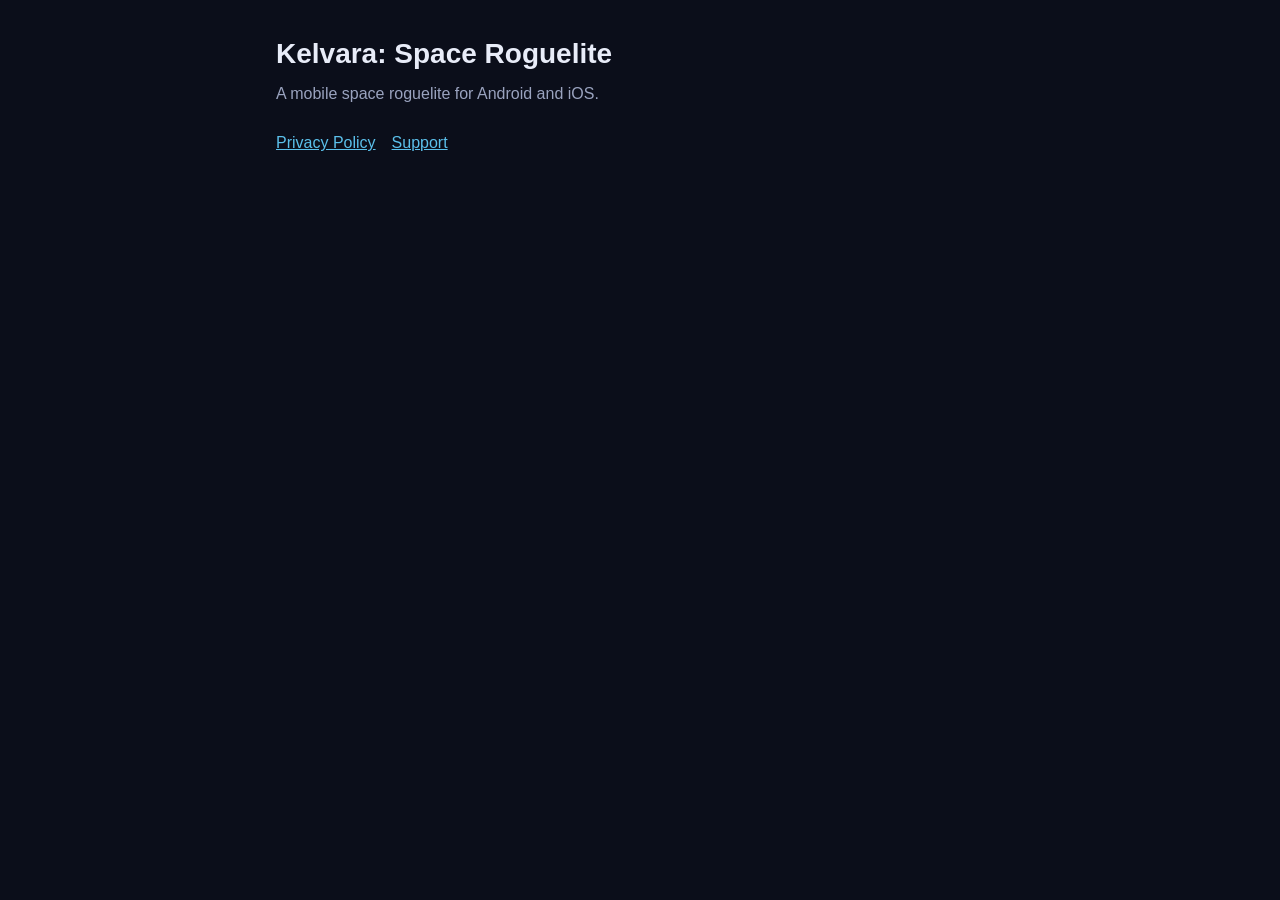
==== index.html @ 2b556119 "Kelvara pages: privacy policy, support, app-ads.txt placeholder" ====
<!doctype html><html lang="en"><head><meta charset="utf-8"><meta name="viewport" content="width=device-width,initial-scale=1"><title>Kelvara</title><link rel="stylesheet" href="/style.css"></head>
<body><main><h1>Kelvara: Space Roguelite</h1><p class="sub">A mobile space roguelite for Android and iOS.</p>
<nav><a href="/kelvara/privacy/">Privacy Policy</a><a href="/kelvara/support/">Support</a></nav></main></body></html>
---- style.css ----
:root{--bg:#0B0E1A;--panel:#161B2E;--ink:#E8ECF8;--muted:#9AA3BF;--accent:#5BC0EB}
*{box-sizing:border-box}body{margin:0;background:var(--bg);color:var(--ink);font:16px/1.6 -apple-system,Segoe UI,Roboto,Inter,sans-serif}
main{max-width:760px;margin:0 auto;padding:32px 16px 64px}h1{font-size:28px;margin:0 0 4px}h2{font-size:20px;margin-top:28px}
.sub{color:var(--muted);margin:0 0 24px}a{color:var(--accent)}section{background:var(--panel);border:1px solid #2A3354;border-radius:12px;padding:16px 20px;margin:16px 0}
nav a{margin-right:16px}footer{color:var(--muted);font-size:14px;margin-top:40px}
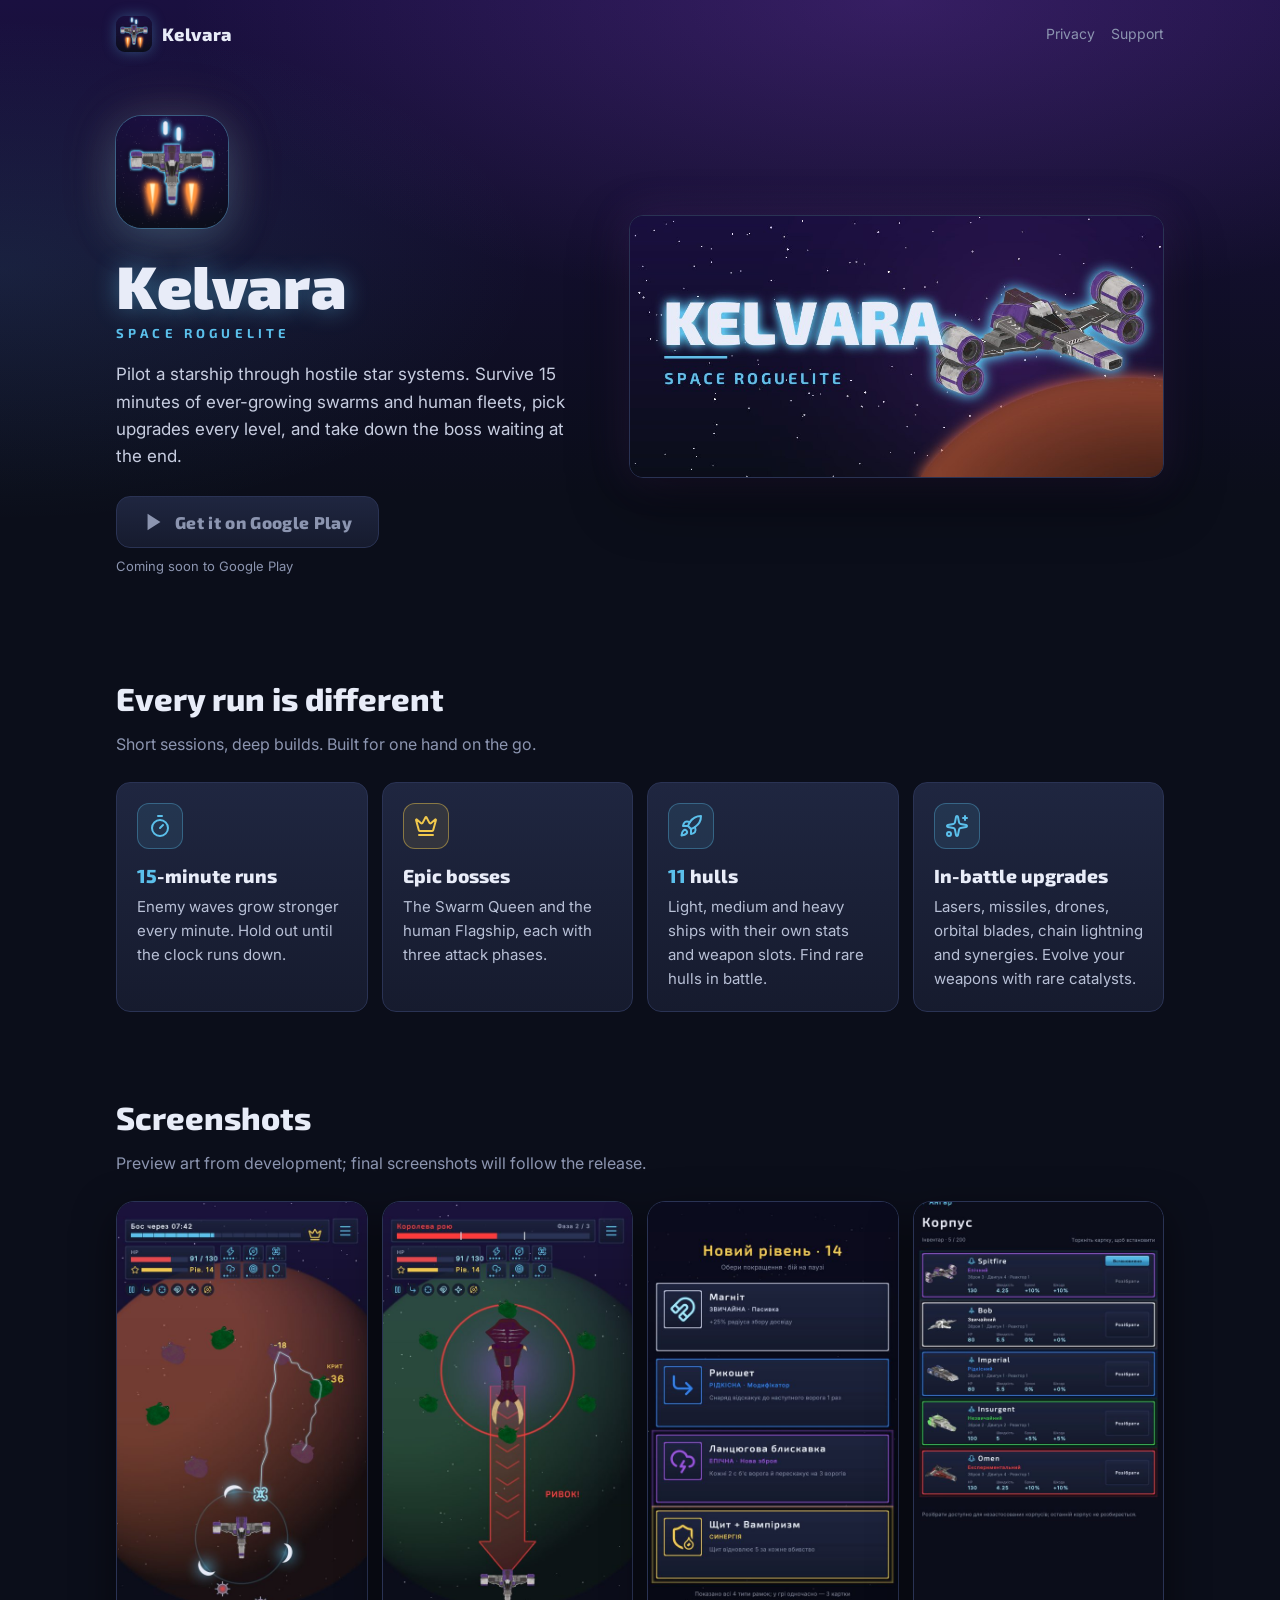
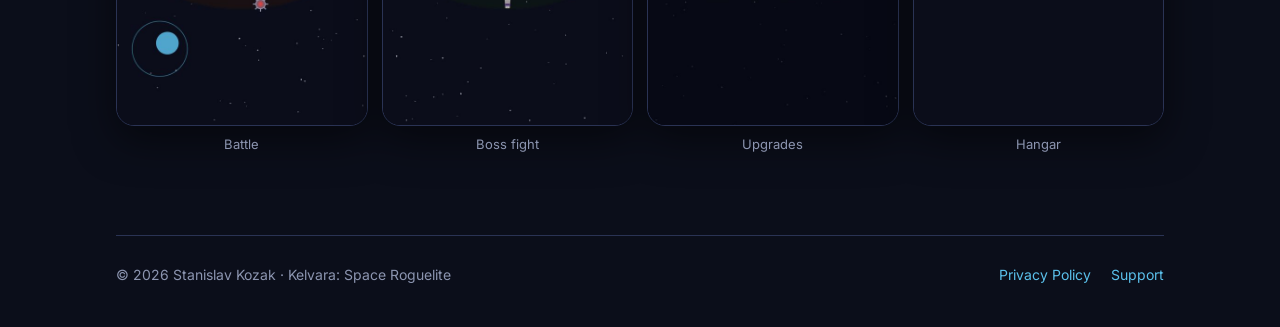
==== commit 9399e00b: "Kelvara landing page in the game's style v2; privacy and support restyled; favicon and images" ====
--- a/index.html
+++ b/index.html
@@ -1,3 +1,71 @@
-<!doctype html><html lang="en"><head><meta charset="utf-8"><meta name="viewport" content="width=device-width,initial-scale=1"><title>Kelvara</title><link rel="stylesheet" href="/style.css"></head>
-<body><main><h1>Kelvara: Space Roguelite</h1><p class="sub">A mobile space roguelite for Android and iOS.</p>
-<nav><a href="/kelvara/privacy/">Privacy Policy</a><a href="/kelvara/support/">Support</a></nav></main></body></html>
+<!doctype html>
+<html lang="en">
+<head>
+<meta charset="utf-8">
+<meta name="viewport" content="width=device-width,initial-scale=1">
+<title>Kelvara: Space Roguelite</title>
+<meta name="description" content="A fast-paced mobile space roguelite: 15-minute runs, boss fights, 11 hulls and in-battle upgrades.">
+<meta name="theme-color" content="#0B0E1A">
+<link rel="icon" href="/favicon.ico" sizes="any">
+<link rel="icon" type="image/png" sizes="32x32" href="/kelvara/img/favicon-32.png">
+<link rel="apple-touch-icon" href="/kelvara/img/apple-touch-icon.png">
+<meta property="og:title" content="Kelvara: Space Roguelite">
+<meta property="og:description" content="A fast-paced mobile space roguelite: 15-minute runs, boss fights, 11 hulls and in-battle upgrades.">
+<meta property="og:image" content="https://stanislav-kozak.github.io/kelvara/img/feature.jpg">
+<meta property="og:type" content="website">
+<link rel="preconnect" href="https://fonts.googleapis.com">
+<link rel="preconnect" href="https://fonts.gstatic.com" crossorigin>
+<link href="https://fonts.googleapis.com/css2?family=Exo+2:wght@600;700;800;900&family=Inter:wght@400;500;600&display=swap" rel="stylesheet">
+<link rel="stylesheet" href="/style.css">
+<link rel="canonical" href="https://stanislav-kozak.github.io/kelvara/">
+</head>
+<body>
+<div class="wrap">
+<header class="top">
+  <a class="brand" href="/kelvara/"><img src="/kelvara/img/apple-touch-icon.png" alt="" width="36" height="36">Kelvara</a>
+  <nav><a href="/kelvara/privacy/">Privacy</a><a href="/kelvara/support/">Support</a></nav>
+</header>
+<main>
+<section class="hero">
+  <div class="hero-text">
+    <img class="hero-icon" src="/kelvara/img/icon-512.png" alt="Kelvara app icon" width="112" height="112">
+    <h1>Kelvara</h1>
+    <p class="tagline">Space Roguelite</p>
+    <p class="pitch">Pilot a starship through hostile star systems. Survive 15 minutes of ever-growing swarms and human fleets, pick upgrades every level, and take down the boss waiting at the end.</p>
+    <div class="cta">
+      <a class="btn" aria-disabled="true" role="link" tabindex="-1"><svg viewBox="0 0 24 24" fill="none" stroke-width="2" stroke-linecap="round" stroke-linejoin="round" aria-hidden="true"><path d="M5 3l14 9-14 9z" fill="currentColor" stroke="none"/></svg> Get it on Google Play</a>
+      <span class="note">Coming soon to Google Play</span>
+    </div>
+  </div>
+  <div class="hero-art"><img src="/kelvara/img/feature.jpg" alt="Kelvara: a starship over a red planet" width="1024" height="500"></div>
+</section>
+
+<section class="block">
+  <h2>Every run is different</h2>
+  <p class="lead">Short sessions, deep builds. Built for one hand on the go.</p>
+  <div class="features">
+    <div class="card"><div class="ico"><svg viewBox="0 0 24 24" fill="none" stroke-width="2" stroke-linecap="round" stroke-linejoin="round" aria-hidden="true"><line x1="10" x2="14" y1="2" y2="2"/><line x1="12" x2="15" y1="14" y2="11"/><circle cx="12" cy="14" r="8"/></svg></div><h3><span class="num">15</span>-minute runs</h3><p>Enemy waves grow stronger every minute. Hold out until the clock runs down.</p></div>
+    <div class="card gold"><div class="ico"><svg viewBox="0 0 24 24" fill="none" stroke-width="2" stroke-linecap="round" stroke-linejoin="round" aria-hidden="true"><path d="M11.562 3.266a.5.5 0 0 1 .876 0L15.39 8.87a1 1 0 0 0 1.516.294L21.183 5.5a.5.5 0 0 1 .798.519l-2.834 10.246a1 1 0 0 1-.956.734H5.81a1 1 0 0 1-.957-.734L2.02 6.02a.5.5 0 0 1 .798-.519l4.276 3.664a1 1 0 0 0 1.516-.294z"/><path d="M5 21h14"/></svg></div><h3>Epic bosses</h3><p>The Swarm Queen and the human Flagship, each with three attack phases.</p></div>
+    <div class="card"><div class="ico"><svg viewBox="0 0 24 24" fill="none" stroke-width="2" stroke-linecap="round" stroke-linejoin="round" aria-hidden="true"><path d="M12 15v5s3.03-.55 4-2c1.08-1.62 0-5 0-5"/><path d="M4.5 16.5c-1.5 1.26-2 5-2 5s3.74-.5 5-2c.71-.84.7-2.13-.09-2.91a2.18 2.18 0 0 0-2.91-.09"/><path d="M9 12a22 22 0 0 1 2-3.95A12.88 12.88 0 0 1 22 2c0 2.72-.78 7.5-6 11a22.4 22.4 0 0 1-4 2z"/><path d="M9 12H4s.55-3.03 2-4c1.62-1.08 5 .05 5 .05"/></svg></div><h3><span class="num">11</span> hulls</h3><p>Light, medium and heavy ships with their own stats and weapon slots. Find rare hulls in battle.</p></div>
+    <div class="card"><div class="ico"><svg viewBox="0 0 24 24" fill="none" stroke-width="2" stroke-linecap="round" stroke-linejoin="round" aria-hidden="true"><path d="M11.017 2.814a1 1 0 0 1 1.966 0l1.051 5.558a2 2 0 0 0 1.594 1.594l5.558 1.051a1 1 0 0 1 0 1.966l-5.558 1.051a2 2 0 0 0-1.594 1.594l-1.051 5.558a1 1 0 0 1-1.966 0l-1.051-5.558a2 2 0 0 0-1.594-1.594l-5.558-1.051a1 1 0 0 1 0-1.966l5.558-1.051a2 2 0 0 0 1.594-1.594z"/><path d="M20 2v4"/><path d="M22 4h-4"/><circle cx="4" cy="20" r="2"/></svg></div><h3>In-battle upgrades</h3><p>Lasers, missiles, drones, orbital blades, chain lightning and synergies. Evolve your weapons with rare catalysts.</p></div>
+  </div>
+</section>
+
+<section class="block">
+  <h2>Screenshots</h2>
+  <p class="lead">Preview art from development; final screenshots will follow the release.</p>
+  <div class="shots">
+    <figure class="shot"><img src="/kelvara/img/shot-battle.jpg" alt="Battle with drones, blades and chain lightning" loading="lazy" width="540" height="1128"><figcaption>Battle</figcaption></figure>
+    <figure class="shot"><img src="/kelvara/img/shot-boss.jpg" alt="Swarm Queen boss fight" loading="lazy" width="540" height="1128"><figcaption>Boss fight</figcaption></figure>
+    <figure class="shot"><img src="/kelvara/img/shot-upgrades.jpg" alt="Level-up cards by rarity" loading="lazy" width="540" height="1128"><figcaption>Upgrades</figcaption></figure>
+    <figure class="shot"><img src="/kelvara/img/shot-hangar.jpg" alt="Hangar with ship hulls" loading="lazy" width="540" height="1128"><figcaption>Hangar</figcaption></figure>
+  </div>
+</section>
+</main>
+<footer class="site">
+  <span>© 2026 Stanislav Kozak · Kelvara: Space Roguelite</span>
+  <nav><a href="/kelvara/privacy/">Privacy Policy</a><a href="/kelvara/support/">Support</a></nav>
+</footer>
+</div>
+</body>
+</html>
--- a/style.css
+++ b/style.css
@@ -1,5 +1,221 @@
-:root{--bg:#0B0E1A;--panel:#161B2E;--ink:#E8ECF8;--muted:#9AA3BF;--accent:#5BC0EB}
-*{box-sizing:border-box}body{margin:0;background:var(--bg);color:var(--ink);font:16px/1.6 -apple-system,Segoe UI,Roboto,Inter,sans-serif}
-main{max-width:760px;margin:0 auto;padding:32px 16px 64px}h1{font-size:28px;margin:0 0 4px}h2{font-size:20px;margin-top:28px}
-.sub{color:var(--muted);margin:0 0 24px}a{color:var(--accent)}section{background:var(--panel);border:1px solid #2A3354;border-radius:12px;padding:16px 20px;margin:16px 0}
-nav a{margin-right:16px}footer{color:var(--muted);font-size:14px;margin-top:40px}
+/* Kelvara site — style v2 of the game: dark space, glass panels, neon accent. Mobile-first, works from 360 px. */
+:root {
+  --bg: #0B0E1A;
+  --bg-top: #1A1040;
+  --panel: #161B2E;
+  --panel-top: #1F2640;
+  --line: #2A3354;
+  --ink: #E8ECF8;
+  --muted: #8C95B0;
+  --accent: #5BC0EB;
+  --accent-deep: #2E86B5;
+  --gold: #F2C94C;
+  --flame: #FF8A3D;
+  --radius: 14px;
+  --gutter: 16px;
+}
+
+* { box-sizing: border-box; }
+
+html { background: var(--bg); }
+
+body {
+  margin: 0;
+  min-height: 100vh;
+  color: var(--ink);
+  font: 16px/1.6 "Inter", -apple-system, "Segoe UI", Roboto, sans-serif;
+  background:
+    radial-gradient(ellipse 80% 50% at 70% 0%, rgba(155, 81, 224, 0.22), transparent 70%),
+    radial-gradient(ellipse 60% 40% at 0% 30%, rgba(91, 192, 235, 0.10), transparent 70%),
+    linear-gradient(180deg, var(--bg-top) 0%, var(--bg) 55%);
+  background-attachment: fixed;
+  overflow-x: hidden;
+}
+
+/* faint stars */
+body::before {
+  content: "";
+  position: fixed;
+  inset: 0;
+  pointer-events: none;
+  background-image:
+    radial-gradient(1px 1px at 12% 18%, rgba(255,255,255,.7), transparent 60%),
+    radial-gradient(1px 1px at 78% 12%, rgba(255,255,255,.6), transparent 60%),
+    radial-gradient(1.5px 1.5px at 42% 64%, rgba(255,255,255,.5), transparent 60%),
+    radial-gradient(1px 1px at 88% 52%, rgba(255,255,255,.6), transparent 60%),
+    radial-gradient(1px 1px at 22% 82%, rgba(255,255,255,.5), transparent 60%),
+    radial-gradient(1.5px 1.5px at 62% 32%, rgba(255,255,255,.45), transparent 60%),
+    radial-gradient(1px 1px at 5% 48%, rgba(255,255,255,.5), transparent 60%),
+    radial-gradient(1px 1px at 95% 88%, rgba(255,255,255,.5), transparent 60%);
+  background-size: 420px 420px;
+  opacity: .8;
+  z-index: -1;
+}
+
+img { max-width: 100%; height: auto; }
+a { color: var(--accent); text-decoration: none; }
+a:hover { text-decoration: underline; }
+
+h1, h2, h3, .brand, .btn { font-family: "Exo 2", "Inter", sans-serif; }
+
+.wrap { max-width: 1080px; margin: 0 auto; padding: 0 var(--gutter); }
+
+/* ---------- header ---------- */
+.top {
+  display: flex;
+  align-items: center;
+  justify-content: space-between;
+  gap: 12px;
+  padding: 16px 0;
+}
+.brand { display: flex; align-items: center; gap: 10px; color: var(--ink); font-weight: 800; font-size: 18px; letter-spacing: .02em; }
+.brand:hover { text-decoration: none; }
+.brand img { width: 36px; height: 36px; border-radius: 9px; box-shadow: 0 0 14px rgba(91,192,235,.35); }
+.top nav { display: flex; gap: 16px; font-size: 14px; }
+.top nav a { color: var(--muted); }
+.top nav a:hover { color: var(--ink); }
+
+/* ---------- hero ---------- */
+.hero { display: grid; gap: 28px; padding: 24px 0 40px; align-items: center; }
+.hero-text { text-align: center; }
+.hero-icon {
+  width: 112px; height: 112px; border-radius: 26px;
+  box-shadow: 0 0 0 1px rgba(91,192,235,.35), 0 10px 40px rgba(91,192,235,.25), 0 0 60px rgba(255,138,61,.15);
+}
+.hero h1 {
+  margin: 18px 0 6px;
+  font-size: clamp(34px, 9vw, 60px);
+  line-height: 1.05;
+  font-weight: 900;
+  letter-spacing: .01em;
+  text-shadow: 0 0 24px rgba(91,192,235,.45);
+}
+.tagline {
+  margin: 0 0 18px;
+  color: var(--accent);
+  font-family: "Exo 2", sans-serif;
+  font-weight: 700;
+  letter-spacing: .32em;
+  font-size: 13px;
+  text-transform: uppercase;
+}
+.pitch { margin: 0 auto 26px; max-width: 520px; color: #C7CDE0; font-size: 17px; }
+.hero-art img {
+  width: 100%;
+  border-radius: var(--radius);
+  border: 1px solid var(--line);
+  box-shadow: 0 20px 60px rgba(0,0,0,.45), 0 0 40px rgba(155,81,224,.18);
+  display: block;
+}
+
+/* ---------- buttons ---------- */
+.cta { display: flex; flex-direction: column; align-items: center; gap: 8px; }
+.btn {
+  display: inline-flex; align-items: center; justify-content: center; gap: 10px;
+  min-height: 52px; padding: 0 26px; border-radius: 14px;
+  font-weight: 800; font-size: 17px; letter-spacing: .02em;
+  color: #0B0E1A;
+  background: linear-gradient(180deg, var(--accent), var(--accent-deep));
+  box-shadow: 0 0 24px rgba(91,192,235,.35), inset 0 1px 0 rgba(255,255,255,.35);
+  border: 0;
+}
+.btn svg { width: 22px; height: 22px; }
+.btn[aria-disabled="true"] {
+  cursor: default;
+  color: var(--muted);
+  background: linear-gradient(180deg, var(--panel-top), var(--panel));
+  border: 1px solid var(--line);
+  box-shadow: none;
+}
+.btn[aria-disabled="true"]:hover { text-decoration: none; }
+.note { color: var(--muted); font-size: 13px; }
+
+/* ---------- sections ---------- */
+section.block { padding: 40px 0; }
+.block h2 { font-size: clamp(24px, 6vw, 32px); margin: 0 0 8px; font-weight: 800; }
+.block .lead { color: var(--muted); margin: 0 0 24px; }
+
+.features { display: grid; gap: 14px; grid-template-columns: 1fr; }
+.card {
+  background: linear-gradient(180deg, var(--panel-top), var(--panel));
+  border: 1px solid var(--line);
+  border-radius: var(--radius);
+  padding: 20px;
+  position: relative;
+}
+.card::after {
+  content: ""; position: absolute; inset: -1px; border-radius: inherit; pointer-events: none;
+  box-shadow: 0 0 0 1px rgba(91,192,235,.0);
+  transition: box-shadow .2s;
+}
+.card:hover::after { box-shadow: 0 0 0 1px rgba(91,192,235,.45), 0 0 24px rgba(91,192,235,.15); }
+.card .ico {
+  width: 46px; height: 46px; border-radius: 12px;
+  display: grid; place-items: center;
+  background: rgba(91,192,235,.10); border: 1px solid rgba(91,192,235,.35);
+  margin-bottom: 12px;
+}
+.card .ico svg { width: 24px; height: 24px; stroke: var(--accent); }
+.card.gold .ico { background: rgba(242,201,76,.10); border-color: rgba(242,201,76,.45); }
+.card.gold .ico svg { stroke: var(--gold); }
+.card h3 { margin: 0 0 4px; font-size: 19px; font-weight: 800; }
+.card p { margin: 0; color: #B8C0D6; font-size: 15px; }
+.num { color: var(--accent); font-family: "Exo 2", sans-serif; font-weight: 800; }
+
+/* screenshots: horizontal scroll on phones, grid on desktop */
+.shots {
+  display: grid; grid-auto-flow: column; grid-auto-columns: 62%;
+  gap: 14px; overflow-x: auto; scroll-snap-type: x mandatory;
+  padding-bottom: 8px; margin: 0 calc(var(--gutter) * -1); padding-left: var(--gutter); padding-right: var(--gutter);
+  scrollbar-width: none;
+}
+.shots::-webkit-scrollbar { display: none; }
+.shot { scroll-snap-align: start; margin: 0; }
+.shot img {
+  width: 100%; display: block; border-radius: 18px;
+  border: 1px solid var(--line);
+  box-shadow: 0 14px 40px rgba(0,0,0,.5);
+  aspect-ratio: 1320 / 2758; object-fit: cover; background: var(--panel);
+}
+.shot figcaption { color: var(--muted); font-size: 13px; text-align: center; margin-top: 8px; }
+
+/* ---------- footer ---------- */
+footer.site {
+  border-top: 1px solid var(--line);
+  margin-top: 40px; padding: 28px 0 40px;
+  color: var(--muted); font-size: 14px;
+  display: flex; flex-wrap: wrap; gap: 12px 24px; justify-content: space-between; align-items: center;
+}
+footer.site nav { display: flex; gap: 20px; }
+
+/* ---------- document pages (privacy, support) ---------- */
+.doc { max-width: 760px; margin: 0 auto; padding: 8px 0 24px; }
+.doc h1 { font-size: clamp(30px, 8vw, 42px); font-weight: 900; margin: 16px 0 4px; text-shadow: 0 0 20px rgba(91,192,235,.35); }
+.doc .sub { color: var(--muted); margin: 0 0 24px; }
+.doc section {
+  background: linear-gradient(180deg, var(--panel-top), var(--panel));
+  border: 1px solid var(--line); border-radius: var(--radius);
+  padding: 18px 20px; margin: 14px 0;
+}
+.doc section h2 { font-size: 19px; margin: 0 0 6px; font-weight: 800; color: var(--ink); }
+.doc section p { margin: 8px 0 0; color: #C7CDE0; }
+.doc section p:first-of-type { margin-top: 0; }
+.mail {
+  display: inline-flex; align-items: center; gap: 8px;
+  padding: 10px 14px; border-radius: 10px;
+  background: rgba(91,192,235,.10); border: 1px solid rgba(91,192,235,.35);
+  font-weight: 600;
+}
+
+/* ---------- larger screens ---------- */
+@media (min-width: 720px) {
+  .features { grid-template-columns: 1fr 1fr; }
+  .shots { grid-auto-flow: row; grid-auto-columns: auto; grid-template-columns: repeat(4, 1fr); overflow: visible; margin: 0; padding: 0; }
+}
+@media (min-width: 960px) {
+  .hero { grid-template-columns: 1fr 1.15fr; gap: 48px; padding: 48px 0 56px; }
+  .hero-text { text-align: left; }
+  .pitch { margin-left: 0; }
+  .cta { align-items: flex-start; }
+  .features { grid-template-columns: repeat(4, 1fr); }
+}
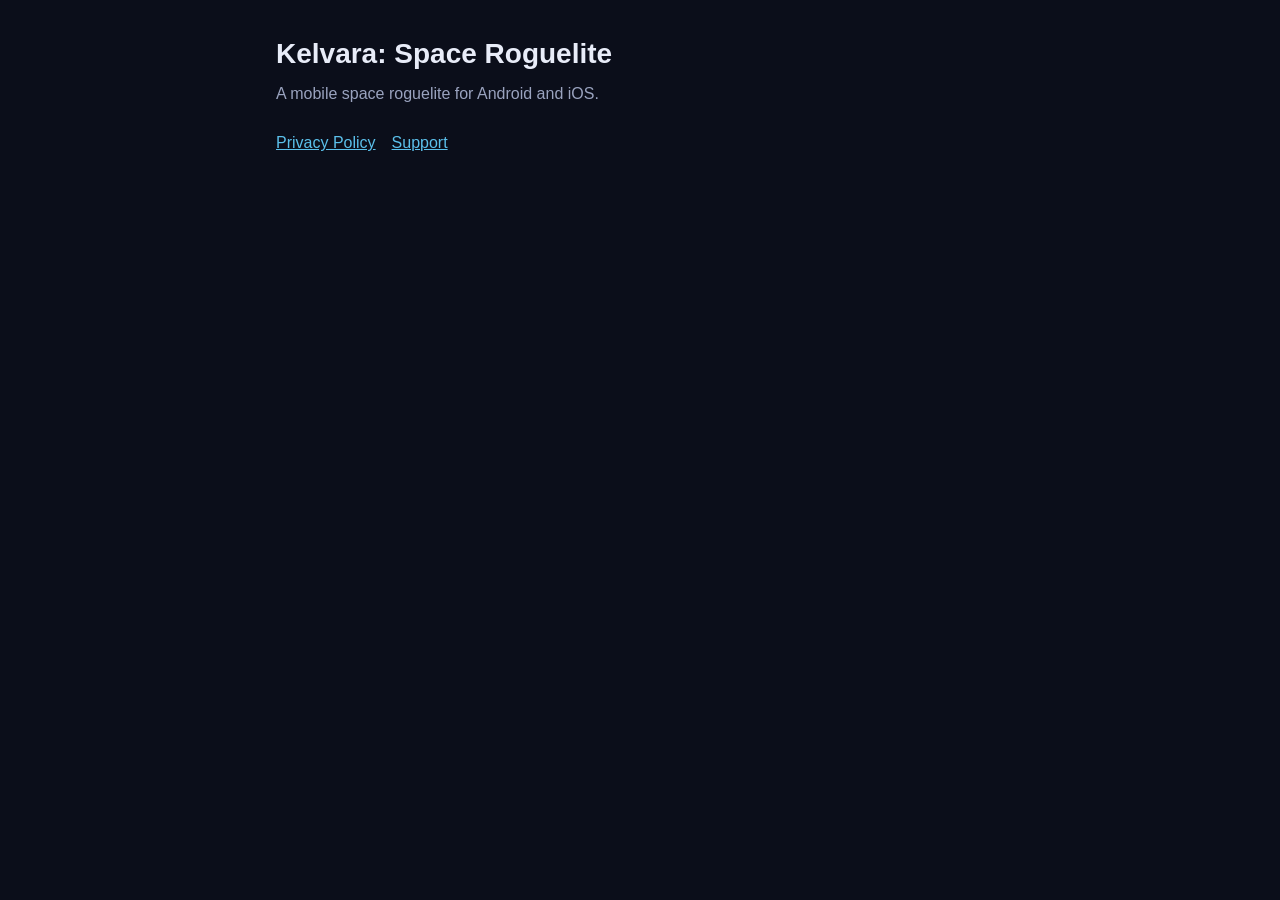
==== commit caa01889: "Merge pull request #1 from stanislav-kozak/feature/kelvara-pages Kelvara privacy policy and support " ====
--- a/index.html
+++ b/index.html
@@ -1,71 +1,3 @@
-<!doctype html>
-<html lang="en">
-<head>
-<meta charset="utf-8">
-<meta name="viewport" content="width=device-width,initial-scale=1">
-<title>Kelvara: Space Roguelite</title>
-<meta name="description" content="A fast-paced mobile space roguelite: 15-minute runs, boss fights, 11 hulls and in-battle upgrades.">
-<meta name="theme-color" content="#0B0E1A">
-<link rel="icon" href="/favicon.ico" sizes="any">
-<link rel="icon" type="image/png" sizes="32x32" href="/kelvara/img/favicon-32.png">
-<link rel="apple-touch-icon" href="/kelvara/img/apple-touch-icon.png">
-<meta property="og:title" content="Kelvara: Space Roguelite">
-<meta property="og:description" content="A fast-paced mobile space roguelite: 15-minute runs, boss fights, 11 hulls and in-battle upgrades.">
-<meta property="og:image" content="https://stanislav-kozak.github.io/kelvara/img/feature.jpg">
-<meta property="og:type" content="website">
-<link rel="preconnect" href="https://fonts.googleapis.com">
-<link rel="preconnect" href="https://fonts.gstatic.com" crossorigin>
-<link href="https://fonts.googleapis.com/css2?family=Exo+2:wght@600;700;800;900&family=Inter:wght@400;500;600&display=swap" rel="stylesheet">
-<link rel="stylesheet" href="/style.css">
-<link rel="canonical" href="https://stanislav-kozak.github.io/kelvara/">
-</head>
-<body>
-<div class="wrap">
-<header class="top">
-  <a class="brand" href="/kelvara/"><img src="/kelvara/img/apple-touch-icon.png" alt="" width="36" height="36">Kelvara</a>
-  <nav><a href="/kelvara/privacy/">Privacy</a><a href="/kelvara/support/">Support</a></nav>
-</header>
-<main>
-<section class="hero">
-  <div class="hero-text">
-    <img class="hero-icon" src="/kelvara/img/icon-512.png" alt="Kelvara app icon" width="112" height="112">
-    <h1>Kelvara</h1>
-    <p class="tagline">Space Roguelite</p>
-    <p class="pitch">Pilot a starship through hostile star systems. Survive 15 minutes of ever-growing swarms and human fleets, pick upgrades every level, and take down the boss waiting at the end.</p>
-    <div class="cta">
-      <a class="btn" aria-disabled="true" role="link" tabindex="-1"><svg viewBox="0 0 24 24" fill="none" stroke-width="2" stroke-linecap="round" stroke-linejoin="round" aria-hidden="true"><path d="M5 3l14 9-14 9z" fill="currentColor" stroke="none"/></svg> Get it on Google Play</a>
-      <span class="note">Coming soon to Google Play</span>
-    </div>
-  </div>
-  <div class="hero-art"><img src="/kelvara/img/feature.jpg" alt="Kelvara: a starship over a red planet" width="1024" height="500"></div>
-</section>
-
-<section class="block">
-  <h2>Every run is different</h2>
-  <p class="lead">Short sessions, deep builds. Built for one hand on the go.</p>
-  <div class="features">
-    <div class="card"><div class="ico"><svg viewBox="0 0 24 24" fill="none" stroke-width="2" stroke-linecap="round" stroke-linejoin="round" aria-hidden="true"><line x1="10" x2="14" y1="2" y2="2"/><line x1="12" x2="15" y1="14" y2="11"/><circle cx="12" cy="14" r="8"/></svg></div><h3><span class="num">15</span>-minute runs</h3><p>Enemy waves grow stronger every minute. Hold out until the clock runs down.</p></div>
-    <div class="card gold"><div class="ico"><svg viewBox="0 0 24 24" fill="none" stroke-width="2" stroke-linecap="round" stroke-linejoin="round" aria-hidden="true"><path d="M11.562 3.266a.5.5 0 0 1 .876 0L15.39 8.87a1 1 0 0 0 1.516.294L21.183 5.5a.5.5 0 0 1 .798.519l-2.834 10.246a1 1 0 0 1-.956.734H5.81a1 1 0 0 1-.957-.734L2.02 6.02a.5.5 0 0 1 .798-.519l4.276 3.664a1 1 0 0 0 1.516-.294z"/><path d="M5 21h14"/></svg></div><h3>Epic bosses</h3><p>The Swarm Queen and the human Flagship, each with three attack phases.</p></div>
-    <div class="card"><div class="ico"><svg viewBox="0 0 24 24" fill="none" stroke-width="2" stroke-linecap="round" stroke-linejoin="round" aria-hidden="true"><path d="M12 15v5s3.03-.55 4-2c1.08-1.62 0-5 0-5"/><path d="M4.5 16.5c-1.5 1.26-2 5-2 5s3.74-.5 5-2c.71-.84.7-2.13-.09-2.91a2.18 2.18 0 0 0-2.91-.09"/><path d="M9 12a22 22 0 0 1 2-3.95A12.88 12.88 0 0 1 22 2c0 2.72-.78 7.5-6 11a22.4 22.4 0 0 1-4 2z"/><path d="M9 12H4s.55-3.03 2-4c1.62-1.08 5 .05 5 .05"/></svg></div><h3><span class="num">11</span> hulls</h3><p>Light, medium and heavy ships with their own stats and weapon slots. Find rare hulls in battle.</p></div>
-    <div class="card"><div class="ico"><svg viewBox="0 0 24 24" fill="none" stroke-width="2" stroke-linecap="round" stroke-linejoin="round" aria-hidden="true"><path d="M11.017 2.814a1 1 0 0 1 1.966 0l1.051 5.558a2 2 0 0 0 1.594 1.594l5.558 1.051a1 1 0 0 1 0 1.966l-5.558 1.051a2 2 0 0 0-1.594 1.594l-1.051 5.558a1 1 0 0 1-1.966 0l-1.051-5.558a2 2 0 0 0-1.594-1.594l-5.558-1.051a1 1 0 0 1 0-1.966l5.558-1.051a2 2 0 0 0 1.594-1.594z"/><path d="M20 2v4"/><path d="M22 4h-4"/><circle cx="4" cy="20" r="2"/></svg></div><h3>In-battle upgrades</h3><p>Lasers, missiles, drones, orbital blades, chain lightning and synergies. Evolve your weapons with rare catalysts.</p></div>
-  </div>
-</section>
-
-<section class="block">
-  <h2>Screenshots</h2>
-  <p class="lead">Preview art from development; final screenshots will follow the release.</p>
-  <div class="shots">
-    <figure class="shot"><img src="/kelvara/img/shot-battle.jpg" alt="Battle with drones, blades and chain lightning" loading="lazy" width="540" height="1128"><figcaption>Battle</figcaption></figure>
-    <figure class="shot"><img src="/kelvara/img/shot-boss.jpg" alt="Swarm Queen boss fight" loading="lazy" width="540" height="1128"><figcaption>Boss fight</figcaption></figure>
-    <figure class="shot"><img src="/kelvara/img/shot-upgrades.jpg" alt="Level-up cards by rarity" loading="lazy" width="540" height="1128"><figcaption>Upgrades</figcaption></figure>
-    <figure class="shot"><img src="/kelvara/img/shot-hangar.jpg" alt="Hangar with ship hulls" loading="lazy" width="540" height="1128"><figcaption>Hangar</figcaption></figure>
-  </div>
-</section>
-</main>
-<footer class="site">
-  <span>© 2026 Stanislav Kozak · Kelvara: Space Roguelite</span>
-  <nav><a href="/kelvara/privacy/">Privacy Policy</a><a href="/kelvara/support/">Support</a></nav>
-</footer>
-</div>
-</body>
-</html>
+<!doctype html><html lang="en"><head><meta charset="utf-8"><meta name="viewport" content="width=device-width,initial-scale=1"><title>Kelvara</title><link rel="stylesheet" href="/style.css"></head>
+<body><main><h1>Kelvara: Space Roguelite</h1><p class="sub">A mobile space roguelite for Android and iOS.</p>
+<nav><a href="/kelvara/privacy/">Privacy Policy</a><a href="/kelvara/support/">Support</a></nav></main></body></html>
--- a/style.css
+++ b/style.css
@@ -1,221 +1,5 @@
-/* Kelvara site — style v2 of the game: dark space, glass panels, neon accent. Mobile-first, works from 360 px. */
-:root {
-  --bg: #0B0E1A;
-  --bg-top: #1A1040;
-  --panel: #161B2E;
-  --panel-top: #1F2640;
-  --line: #2A3354;
-  --ink: #E8ECF8;
-  --muted: #8C95B0;
-  --accent: #5BC0EB;
-  --accent-deep: #2E86B5;
-  --gold: #F2C94C;
-  --flame: #FF8A3D;
-  --radius: 14px;
-  --gutter: 16px;
-}
-
-* { box-sizing: border-box; }
-
-html { background: var(--bg); }
-
-body {
-  margin: 0;
-  min-height: 100vh;
-  color: var(--ink);
-  font: 16px/1.6 "Inter", -apple-system, "Segoe UI", Roboto, sans-serif;
-  background:
-    radial-gradient(ellipse 80% 50% at 70% 0%, rgba(155, 81, 224, 0.22), transparent 70%),
-    radial-gradient(ellipse 60% 40% at 0% 30%, rgba(91, 192, 235, 0.10), transparent 70%),
-    linear-gradient(180deg, var(--bg-top) 0%, var(--bg) 55%);
-  background-attachment: fixed;
-  overflow-x: hidden;
-}
-
-/* faint stars */
-body::before {
-  content: "";
-  position: fixed;
-  inset: 0;
-  pointer-events: none;
-  background-image:
-    radial-gradient(1px 1px at 12% 18%, rgba(255,255,255,.7), transparent 60%),
-    radial-gradient(1px 1px at 78% 12%, rgba(255,255,255,.6), transparent 60%),
-    radial-gradient(1.5px 1.5px at 42% 64%, rgba(255,255,255,.5), transparent 60%),
-    radial-gradient(1px 1px at 88% 52%, rgba(255,255,255,.6), transparent 60%),
-    radial-gradient(1px 1px at 22% 82%, rgba(255,255,255,.5), transparent 60%),
-    radial-gradient(1.5px 1.5px at 62% 32%, rgba(255,255,255,.45), transparent 60%),
-    radial-gradient(1px 1px at 5% 48%, rgba(255,255,255,.5), transparent 60%),
-    radial-gradient(1px 1px at 95% 88%, rgba(255,255,255,.5), transparent 60%);
-  background-size: 420px 420px;
-  opacity: .8;
-  z-index: -1;
-}
-
-img { max-width: 100%; height: auto; }
-a { color: var(--accent); text-decoration: none; }
-a:hover { text-decoration: underline; }
-
-h1, h2, h3, .brand, .btn { font-family: "Exo 2", "Inter", sans-serif; }
-
-.wrap { max-width: 1080px; margin: 0 auto; padding: 0 var(--gutter); }
-
-/* ---------- header ---------- */
-.top {
-  display: flex;
-  align-items: center;
-  justify-content: space-between;
-  gap: 12px;
-  padding: 16px 0;
-}
-.brand { display: flex; align-items: center; gap: 10px; color: var(--ink); font-weight: 800; font-size: 18px; letter-spacing: .02em; }
-.brand:hover { text-decoration: none; }
-.brand img { width: 36px; height: 36px; border-radius: 9px; box-shadow: 0 0 14px rgba(91,192,235,.35); }
-.top nav { display: flex; gap: 16px; font-size: 14px; }
-.top nav a { color: var(--muted); }
-.top nav a:hover { color: var(--ink); }
-
-/* ---------- hero ---------- */
-.hero { display: grid; gap: 28px; padding: 24px 0 40px; align-items: center; }
-.hero-text { text-align: center; }
-.hero-icon {
-  width: 112px; height: 112px; border-radius: 26px;
-  box-shadow: 0 0 0 1px rgba(91,192,235,.35), 0 10px 40px rgba(91,192,235,.25), 0 0 60px rgba(255,138,61,.15);
-}
-.hero h1 {
-  margin: 18px 0 6px;
-  font-size: clamp(34px, 9vw, 60px);
-  line-height: 1.05;
-  font-weight: 900;
-  letter-spacing: .01em;
-  text-shadow: 0 0 24px rgba(91,192,235,.45);
-}
-.tagline {
-  margin: 0 0 18px;
-  color: var(--accent);
-  font-family: "Exo 2", sans-serif;
-  font-weight: 700;
-  letter-spacing: .32em;
-  font-size: 13px;
-  text-transform: uppercase;
-}
-.pitch { margin: 0 auto 26px; max-width: 520px; color: #C7CDE0; font-size: 17px; }
-.hero-art img {
-  width: 100%;
-  border-radius: var(--radius);
-  border: 1px solid var(--line);
-  box-shadow: 0 20px 60px rgba(0,0,0,.45), 0 0 40px rgba(155,81,224,.18);
-  display: block;
-}
-
-/* ---------- buttons ---------- */
-.cta { display: flex; flex-direction: column; align-items: center; gap: 8px; }
-.btn {
-  display: inline-flex; align-items: center; justify-content: center; gap: 10px;
-  min-height: 52px; padding: 0 26px; border-radius: 14px;
-  font-weight: 800; font-size: 17px; letter-spacing: .02em;
-  color: #0B0E1A;
-  background: linear-gradient(180deg, var(--accent), var(--accent-deep));
-  box-shadow: 0 0 24px rgba(91,192,235,.35), inset 0 1px 0 rgba(255,255,255,.35);
-  border: 0;
-}
-.btn svg { width: 22px; height: 22px; }
-.btn[aria-disabled="true"] {
-  cursor: default;
-  color: var(--muted);
-  background: linear-gradient(180deg, var(--panel-top), var(--panel));
-  border: 1px solid var(--line);
-  box-shadow: none;
-}
-.btn[aria-disabled="true"]:hover { text-decoration: none; }
-.note { color: var(--muted); font-size: 13px; }
-
-/* ---------- sections ---------- */
-section.block { padding: 40px 0; }
-.block h2 { font-size: clamp(24px, 6vw, 32px); margin: 0 0 8px; font-weight: 800; }
-.block .lead { color: var(--muted); margin: 0 0 24px; }
-
-.features { display: grid; gap: 14px; grid-template-columns: 1fr; }
-.card {
-  background: linear-gradient(180deg, var(--panel-top), var(--panel));
-  border: 1px solid var(--line);
-  border-radius: var(--radius);
-  padding: 20px;
-  position: relative;
-}
-.card::after {
-  content: ""; position: absolute; inset: -1px; border-radius: inherit; pointer-events: none;
-  box-shadow: 0 0 0 1px rgba(91,192,235,.0);
-  transition: box-shadow .2s;
-}
-.card:hover::after { box-shadow: 0 0 0 1px rgba(91,192,235,.45), 0 0 24px rgba(91,192,235,.15); }
-.card .ico {
-  width: 46px; height: 46px; border-radius: 12px;
-  display: grid; place-items: center;
-  background: rgba(91,192,235,.10); border: 1px solid rgba(91,192,235,.35);
-  margin-bottom: 12px;
-}
-.card .ico svg { width: 24px; height: 24px; stroke: var(--accent); }
-.card.gold .ico { background: rgba(242,201,76,.10); border-color: rgba(242,201,76,.45); }
-.card.gold .ico svg { stroke: var(--gold); }
-.card h3 { margin: 0 0 4px; font-size: 19px; font-weight: 800; }
-.card p { margin: 0; color: #B8C0D6; font-size: 15px; }
-.num { color: var(--accent); font-family: "Exo 2", sans-serif; font-weight: 800; }
-
-/* screenshots: horizontal scroll on phones, grid on desktop */
-.shots {
-  display: grid; grid-auto-flow: column; grid-auto-columns: 62%;
-  gap: 14px; overflow-x: auto; scroll-snap-type: x mandatory;
-  padding-bottom: 8px; margin: 0 calc(var(--gutter) * -1); padding-left: var(--gutter); padding-right: var(--gutter);
-  scrollbar-width: none;
-}
-.shots::-webkit-scrollbar { display: none; }
-.shot { scroll-snap-align: start; margin: 0; }
-.shot img {
-  width: 100%; display: block; border-radius: 18px;
-  border: 1px solid var(--line);
-  box-shadow: 0 14px 40px rgba(0,0,0,.5);
-  aspect-ratio: 1320 / 2758; object-fit: cover; background: var(--panel);
-}
-.shot figcaption { color: var(--muted); font-size: 13px; text-align: center; margin-top: 8px; }
-
-/* ---------- footer ---------- */
-footer.site {
-  border-top: 1px solid var(--line);
-  margin-top: 40px; padding: 28px 0 40px;
-  color: var(--muted); font-size: 14px;
-  display: flex; flex-wrap: wrap; gap: 12px 24px; justify-content: space-between; align-items: center;
-}
-footer.site nav { display: flex; gap: 20px; }
-
-/* ---------- document pages (privacy, support) ---------- */
-.doc { max-width: 760px; margin: 0 auto; padding: 8px 0 24px; }
-.doc h1 { font-size: clamp(30px, 8vw, 42px); font-weight: 900; margin: 16px 0 4px; text-shadow: 0 0 20px rgba(91,192,235,.35); }
-.doc .sub { color: var(--muted); margin: 0 0 24px; }
-.doc section {
-  background: linear-gradient(180deg, var(--panel-top), var(--panel));
-  border: 1px solid var(--line); border-radius: var(--radius);
-  padding: 18px 20px; margin: 14px 0;
-}
-.doc section h2 { font-size: 19px; margin: 0 0 6px; font-weight: 800; color: var(--ink); }
-.doc section p { margin: 8px 0 0; color: #C7CDE0; }
-.doc section p:first-of-type { margin-top: 0; }
-.mail {
-  display: inline-flex; align-items: center; gap: 8px;
-  padding: 10px 14px; border-radius: 10px;
-  background: rgba(91,192,235,.10); border: 1px solid rgba(91,192,235,.35);
-  font-weight: 600;
-}
-
-/* ---------- larger screens ---------- */
-@media (min-width: 720px) {
-  .features { grid-template-columns: 1fr 1fr; }
-  .shots { grid-auto-flow: row; grid-auto-columns: auto; grid-template-columns: repeat(4, 1fr); overflow: visible; margin: 0; padding: 0; }
-}
-@media (min-width: 960px) {
-  .hero { grid-template-columns: 1fr 1.15fr; gap: 48px; padding: 48px 0 56px; }
-  .hero-text { text-align: left; }
-  .pitch { margin-left: 0; }
-  .cta { align-items: flex-start; }
-  .features { grid-template-columns: repeat(4, 1fr); }
-}
+:root{--bg:#0B0E1A;--panel:#161B2E;--ink:#E8ECF8;--muted:#9AA3BF;--accent:#5BC0EB}
+*{box-sizing:border-box}body{margin:0;background:var(--bg);color:var(--ink);font:16px/1.6 -apple-system,Segoe UI,Roboto,Inter,sans-serif}
+main{max-width:760px;margin:0 auto;padding:32px 16px 64px}h1{font-size:28px;margin:0 0 4px}h2{font-size:20px;margin-top:28px}
+.sub{color:var(--muted);margin:0 0 24px}a{color:var(--accent)}section{background:var(--panel);border:1px solid #2A3354;border-radius:12px;padding:16px 20px;margin:16px 0}
+nav a{margin-right:16px}footer{color:var(--muted);font-size:14px;margin-top:40px}
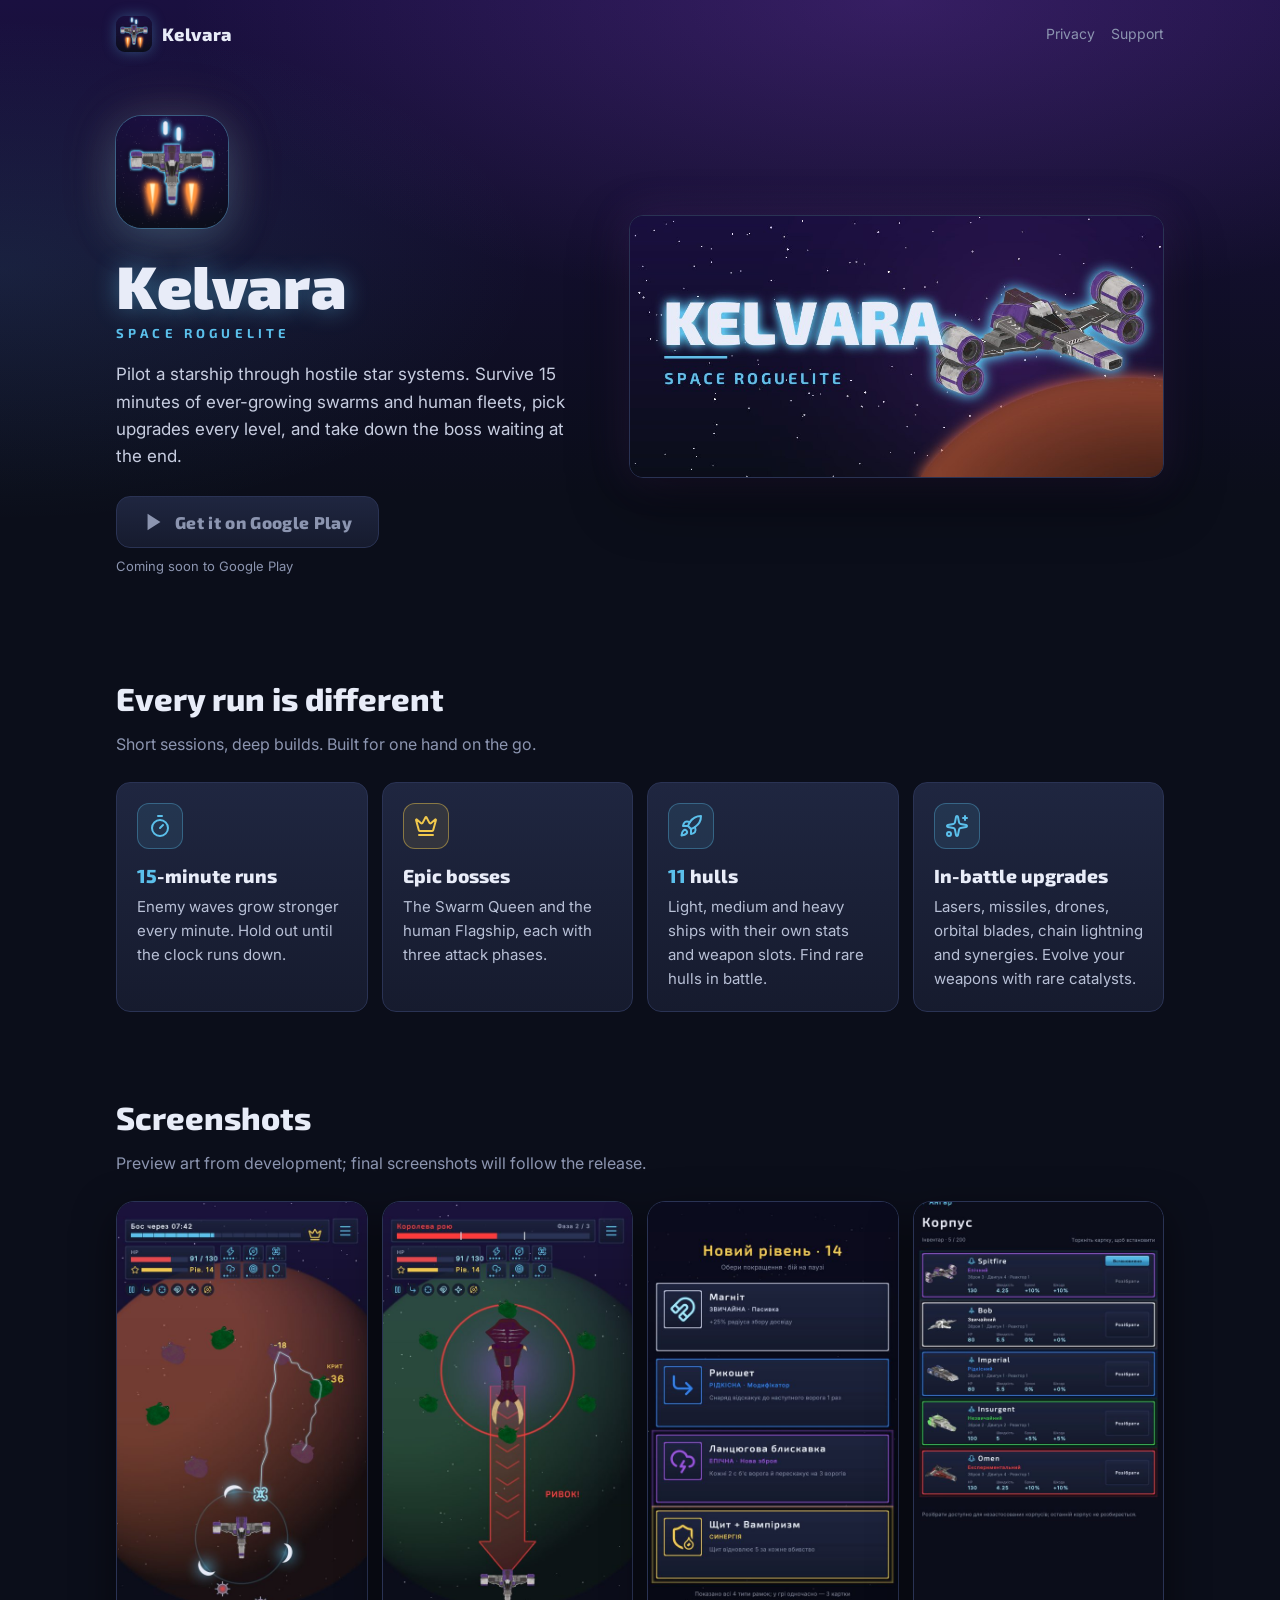
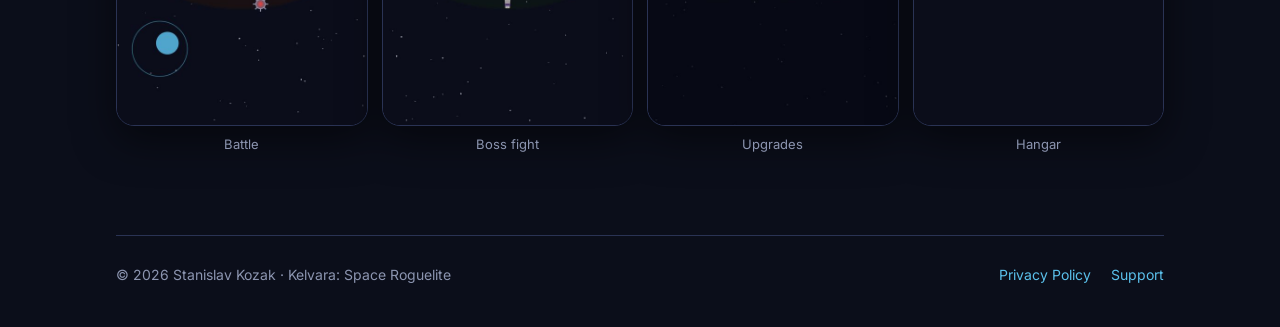
==== commit a60f3d80: "Merge pull request #2 from stanislav-kozak/feature/kelvara-landing Kelvara landing page (style v2)" ====
--- a/index.html
+++ b/index.html
@@ -1,3 +1,71 @@
-<!doctype html><html lang="en"><head><meta charset="utf-8"><meta name="viewport" content="width=device-width,initial-scale=1"><title>Kelvara</title><link rel="stylesheet" href="/style.css"></head>
-<body><main><h1>Kelvara: Space Roguelite</h1><p class="sub">A mobile space roguelite for Android and iOS.</p>
-<nav><a href="/kelvara/privacy/">Privacy Policy</a><a href="/kelvara/support/">Support</a></nav></main></body></html>
+<!doctype html>
+<html lang="en">
+<head>
+<meta charset="utf-8">
+<meta name="viewport" content="width=device-width,initial-scale=1">
+<title>Kelvara: Space Roguelite</title>
+<meta name="description" content="A fast-paced mobile space roguelite: 15-minute runs, boss fights, 11 hulls and in-battle upgrades.">
+<meta name="theme-color" content="#0B0E1A">
+<link rel="icon" href="/favicon.ico" sizes="any">
+<link rel="icon" type="image/png" sizes="32x32" href="/kelvara/img/favicon-32.png">
+<link rel="apple-touch-icon" href="/kelvara/img/apple-touch-icon.png">
+<meta property="og:title" content="Kelvara: Space Roguelite">
+<meta property="og:description" content="A fast-paced mobile space roguelite: 15-minute runs, boss fights, 11 hulls and in-battle upgrades.">
+<meta property="og:image" content="https://stanislav-kozak.github.io/kelvara/img/feature.jpg">
+<meta property="og:type" content="website">
+<link rel="preconnect" href="https://fonts.googleapis.com">
+<link rel="preconnect" href="https://fonts.gstatic.com" crossorigin>
+<link href="https://fonts.googleapis.com/css2?family=Exo+2:wght@600;700;800;900&family=Inter:wght@400;500;600&display=swap" rel="stylesheet">
+<link rel="stylesheet" href="/style.css">
+<link rel="canonical" href="https://stanislav-kozak.github.io/kelvara/">
+</head>
+<body>
+<div class="wrap">
+<header class="top">
+  <a class="brand" href="/kelvara/"><img src="/kelvara/img/apple-touch-icon.png" alt="" width="36" height="36">Kelvara</a>
+  <nav><a href="/kelvara/privacy/">Privacy</a><a href="/kelvara/support/">Support</a></nav>
+</header>
+<main>
+<section class="hero">
+  <div class="hero-text">
+    <img class="hero-icon" src="/kelvara/img/icon-512.png" alt="Kelvara app icon" width="112" height="112">
+    <h1>Kelvara</h1>
+    <p class="tagline">Space Roguelite</p>
+    <p class="pitch">Pilot a starship through hostile star systems. Survive 15 minutes of ever-growing swarms and human fleets, pick upgrades every level, and take down the boss waiting at the end.</p>
+    <div class="cta">
+      <a class="btn" aria-disabled="true" role="link" tabindex="-1"><svg viewBox="0 0 24 24" fill="none" stroke-width="2" stroke-linecap="round" stroke-linejoin="round" aria-hidden="true"><path d="M5 3l14 9-14 9z" fill="currentColor" stroke="none"/></svg> Get it on Google Play</a>
+      <span class="note">Coming soon to Google Play</span>
+    </div>
+  </div>
+  <div class="hero-art"><img src="/kelvara/img/feature.jpg" alt="Kelvara: a starship over a red planet" width="1024" height="500"></div>
+</section>
+
+<section class="block">
+  <h2>Every run is different</h2>
+  <p class="lead">Short sessions, deep builds. Built for one hand on the go.</p>
+  <div class="features">
+    <div class="card"><div class="ico"><svg viewBox="0 0 24 24" fill="none" stroke-width="2" stroke-linecap="round" stroke-linejoin="round" aria-hidden="true"><line x1="10" x2="14" y1="2" y2="2"/><line x1="12" x2="15" y1="14" y2="11"/><circle cx="12" cy="14" r="8"/></svg></div><h3><span class="num">15</span>-minute runs</h3><p>Enemy waves grow stronger every minute. Hold out until the clock runs down.</p></div>
+    <div class="card gold"><div class="ico"><svg viewBox="0 0 24 24" fill="none" stroke-width="2" stroke-linecap="round" stroke-linejoin="round" aria-hidden="true"><path d="M11.562 3.266a.5.5 0 0 1 .876 0L15.39 8.87a1 1 0 0 0 1.516.294L21.183 5.5a.5.5 0 0 1 .798.519l-2.834 10.246a1 1 0 0 1-.956.734H5.81a1 1 0 0 1-.957-.734L2.02 6.02a.5.5 0 0 1 .798-.519l4.276 3.664a1 1 0 0 0 1.516-.294z"/><path d="M5 21h14"/></svg></div><h3>Epic bosses</h3><p>The Swarm Queen and the human Flagship, each with three attack phases.</p></div>
+    <div class="card"><div class="ico"><svg viewBox="0 0 24 24" fill="none" stroke-width="2" stroke-linecap="round" stroke-linejoin="round" aria-hidden="true"><path d="M12 15v5s3.03-.55 4-2c1.08-1.62 0-5 0-5"/><path d="M4.5 16.5c-1.5 1.26-2 5-2 5s3.74-.5 5-2c.71-.84.7-2.13-.09-2.91a2.18 2.18 0 0 0-2.91-.09"/><path d="M9 12a22 22 0 0 1 2-3.95A12.88 12.88 0 0 1 22 2c0 2.72-.78 7.5-6 11a22.4 22.4 0 0 1-4 2z"/><path d="M9 12H4s.55-3.03 2-4c1.62-1.08 5 .05 5 .05"/></svg></div><h3><span class="num">11</span> hulls</h3><p>Light, medium and heavy ships with their own stats and weapon slots. Find rare hulls in battle.</p></div>
+    <div class="card"><div class="ico"><svg viewBox="0 0 24 24" fill="none" stroke-width="2" stroke-linecap="round" stroke-linejoin="round" aria-hidden="true"><path d="M11.017 2.814a1 1 0 0 1 1.966 0l1.051 5.558a2 2 0 0 0 1.594 1.594l5.558 1.051a1 1 0 0 1 0 1.966l-5.558 1.051a2 2 0 0 0-1.594 1.594l-1.051 5.558a1 1 0 0 1-1.966 0l-1.051-5.558a2 2 0 0 0-1.594-1.594l-5.558-1.051a1 1 0 0 1 0-1.966l5.558-1.051a2 2 0 0 0 1.594-1.594z"/><path d="M20 2v4"/><path d="M22 4h-4"/><circle cx="4" cy="20" r="2"/></svg></div><h3>In-battle upgrades</h3><p>Lasers, missiles, drones, orbital blades, chain lightning and synergies. Evolve your weapons with rare catalysts.</p></div>
+  </div>
+</section>
+
+<section class="block">
+  <h2>Screenshots</h2>
+  <p class="lead">Preview art from development; final screenshots will follow the release.</p>
+  <div class="shots">
+    <figure class="shot"><img src="/kelvara/img/shot-battle.jpg" alt="Battle with drones, blades and chain lightning" loading="lazy" width="540" height="1128"><figcaption>Battle</figcaption></figure>
+    <figure class="shot"><img src="/kelvara/img/shot-boss.jpg" alt="Swarm Queen boss fight" loading="lazy" width="540" height="1128"><figcaption>Boss fight</figcaption></figure>
+    <figure class="shot"><img src="/kelvara/img/shot-upgrades.jpg" alt="Level-up cards by rarity" loading="lazy" width="540" height="1128"><figcaption>Upgrades</figcaption></figure>
+    <figure class="shot"><img src="/kelvara/img/shot-hangar.jpg" alt="Hangar with ship hulls" loading="lazy" width="540" height="1128"><figcaption>Hangar</figcaption></figure>
+  </div>
+</section>
+</main>
+<footer class="site">
+  <span>© 2026 Stanislav Kozak · Kelvara: Space Roguelite</span>
+  <nav><a href="/kelvara/privacy/">Privacy Policy</a><a href="/kelvara/support/">Support</a></nav>
+</footer>
+</div>
+</body>
+</html>
--- a/style.css
+++ b/style.css
@@ -1,5 +1,221 @@
-:root{--bg:#0B0E1A;--panel:#161B2E;--ink:#E8ECF8;--muted:#9AA3BF;--accent:#5BC0EB}
-*{box-sizing:border-box}body{margin:0;background:var(--bg);color:var(--ink);font:16px/1.6 -apple-system,Segoe UI,Roboto,Inter,sans-serif}
-main{max-width:760px;margin:0 auto;padding:32px 16px 64px}h1{font-size:28px;margin:0 0 4px}h2{font-size:20px;margin-top:28px}
-.sub{color:var(--muted);margin:0 0 24px}a{color:var(--accent)}section{background:var(--panel);border:1px solid #2A3354;border-radius:12px;padding:16px 20px;margin:16px 0}
-nav a{margin-right:16px}footer{color:var(--muted);font-size:14px;margin-top:40px}
+/* Kelvara site — style v2 of the game: dark space, glass panels, neon accent. Mobile-first, works from 360 px. */
+:root {
+  --bg: #0B0E1A;
+  --bg-top: #1A1040;
+  --panel: #161B2E;
+  --panel-top: #1F2640;
+  --line: #2A3354;
+  --ink: #E8ECF8;
+  --muted: #8C95B0;
+  --accent: #5BC0EB;
+  --accent-deep: #2E86B5;
+  --gold: #F2C94C;
+  --flame: #FF8A3D;
+  --radius: 14px;
+  --gutter: 16px;
+}
+
+* { box-sizing: border-box; }
+
+html { background: var(--bg); }
+
+body {
+  margin: 0;
+  min-height: 100vh;
+  color: var(--ink);
+  font: 16px/1.6 "Inter", -apple-system, "Segoe UI", Roboto, sans-serif;
+  background:
+    radial-gradient(ellipse 80% 50% at 70% 0%, rgba(155, 81, 224, 0.22), transparent 70%),
+    radial-gradient(ellipse 60% 40% at 0% 30%, rgba(91, 192, 235, 0.10), transparent 70%),
+    linear-gradient(180deg, var(--bg-top) 0%, var(--bg) 55%);
+  background-attachment: fixed;
+  overflow-x: hidden;
+}
+
+/* faint stars */
+body::before {
+  content: "";
+  position: fixed;
+  inset: 0;
+  pointer-events: none;
+  background-image:
+    radial-gradient(1px 1px at 12% 18%, rgba(255,255,255,.7), transparent 60%),
+    radial-gradient(1px 1px at 78% 12%, rgba(255,255,255,.6), transparent 60%),
+    radial-gradient(1.5px 1.5px at 42% 64%, rgba(255,255,255,.5), transparent 60%),
+    radial-gradient(1px 1px at 88% 52%, rgba(255,255,255,.6), transparent 60%),
+    radial-gradient(1px 1px at 22% 82%, rgba(255,255,255,.5), transparent 60%),
+    radial-gradient(1.5px 1.5px at 62% 32%, rgba(255,255,255,.45), transparent 60%),
+    radial-gradient(1px 1px at 5% 48%, rgba(255,255,255,.5), transparent 60%),
+    radial-gradient(1px 1px at 95% 88%, rgba(255,255,255,.5), transparent 60%);
+  background-size: 420px 420px;
+  opacity: .8;
+  z-index: -1;
+}
+
+img { max-width: 100%; height: auto; }
+a { color: var(--accent); text-decoration: none; }
+a:hover { text-decoration: underline; }
+
+h1, h2, h3, .brand, .btn { font-family: "Exo 2", "Inter", sans-serif; }
+
+.wrap { max-width: 1080px; margin: 0 auto; padding: 0 var(--gutter); }
+
+/* ---------- header ---------- */
+.top {
+  display: flex;
+  align-items: center;
+  justify-content: space-between;
+  gap: 12px;
+  padding: 16px 0;
+}
+.brand { display: flex; align-items: center; gap: 10px; color: var(--ink); font-weight: 800; font-size: 18px; letter-spacing: .02em; }
+.brand:hover { text-decoration: none; }
+.brand img { width: 36px; height: 36px; border-radius: 9px; box-shadow: 0 0 14px rgba(91,192,235,.35); }
+.top nav { display: flex; gap: 16px; font-size: 14px; }
+.top nav a { color: var(--muted); }
+.top nav a:hover { color: var(--ink); }
+
+/* ---------- hero ---------- */
+.hero { display: grid; gap: 28px; padding: 24px 0 40px; align-items: center; }
+.hero-text { text-align: center; }
+.hero-icon {
+  width: 112px; height: 112px; border-radius: 26px;
+  box-shadow: 0 0 0 1px rgba(91,192,235,.35), 0 10px 40px rgba(91,192,235,.25), 0 0 60px rgba(255,138,61,.15);
+}
+.hero h1 {
+  margin: 18px 0 6px;
+  font-size: clamp(34px, 9vw, 60px);
+  line-height: 1.05;
+  font-weight: 900;
+  letter-spacing: .01em;
+  text-shadow: 0 0 24px rgba(91,192,235,.45);
+}
+.tagline {
+  margin: 0 0 18px;
+  color: var(--accent);
+  font-family: "Exo 2", sans-serif;
+  font-weight: 700;
+  letter-spacing: .32em;
+  font-size: 13px;
+  text-transform: uppercase;
+}
+.pitch { margin: 0 auto 26px; max-width: 520px; color: #C7CDE0; font-size: 17px; }
+.hero-art img {
+  width: 100%;
+  border-radius: var(--radius);
+  border: 1px solid var(--line);
+  box-shadow: 0 20px 60px rgba(0,0,0,.45), 0 0 40px rgba(155,81,224,.18);
+  display: block;
+}
+
+/* ---------- buttons ---------- */
+.cta { display: flex; flex-direction: column; align-items: center; gap: 8px; }
+.btn {
+  display: inline-flex; align-items: center; justify-content: center; gap: 10px;
+  min-height: 52px; padding: 0 26px; border-radius: 14px;
+  font-weight: 800; font-size: 17px; letter-spacing: .02em;
+  color: #0B0E1A;
+  background: linear-gradient(180deg, var(--accent), var(--accent-deep));
+  box-shadow: 0 0 24px rgba(91,192,235,.35), inset 0 1px 0 rgba(255,255,255,.35);
+  border: 0;
+}
+.btn svg { width: 22px; height: 22px; }
+.btn[aria-disabled="true"] {
+  cursor: default;
+  color: var(--muted);
+  background: linear-gradient(180deg, var(--panel-top), var(--panel));
+  border: 1px solid var(--line);
+  box-shadow: none;
+}
+.btn[aria-disabled="true"]:hover { text-decoration: none; }
+.note { color: var(--muted); font-size: 13px; }
+
+/* ---------- sections ---------- */
+section.block { padding: 40px 0; }
+.block h2 { font-size: clamp(24px, 6vw, 32px); margin: 0 0 8px; font-weight: 800; }
+.block .lead { color: var(--muted); margin: 0 0 24px; }
+
+.features { display: grid; gap: 14px; grid-template-columns: 1fr; }
+.card {
+  background: linear-gradient(180deg, var(--panel-top), var(--panel));
+  border: 1px solid var(--line);
+  border-radius: var(--radius);
+  padding: 20px;
+  position: relative;
+}
+.card::after {
+  content: ""; position: absolute; inset: -1px; border-radius: inherit; pointer-events: none;
+  box-shadow: 0 0 0 1px rgba(91,192,235,.0);
+  transition: box-shadow .2s;
+}
+.card:hover::after { box-shadow: 0 0 0 1px rgba(91,192,235,.45), 0 0 24px rgba(91,192,235,.15); }
+.card .ico {
+  width: 46px; height: 46px; border-radius: 12px;
+  display: grid; place-items: center;
+  background: rgba(91,192,235,.10); border: 1px solid rgba(91,192,235,.35);
+  margin-bottom: 12px;
+}
+.card .ico svg { width: 24px; height: 24px; stroke: var(--accent); }
+.card.gold .ico { background: rgba(242,201,76,.10); border-color: rgba(242,201,76,.45); }
+.card.gold .ico svg { stroke: var(--gold); }
+.card h3 { margin: 0 0 4px; font-size: 19px; font-weight: 800; }
+.card p { margin: 0; color: #B8C0D6; font-size: 15px; }
+.num { color: var(--accent); font-family: "Exo 2", sans-serif; font-weight: 800; }
+
+/* screenshots: horizontal scroll on phones, grid on desktop */
+.shots {
+  display: grid; grid-auto-flow: column; grid-auto-columns: 62%;
+  gap: 14px; overflow-x: auto; scroll-snap-type: x mandatory;
+  padding-bottom: 8px; margin: 0 calc(var(--gutter) * -1); padding-left: var(--gutter); padding-right: var(--gutter);
+  scrollbar-width: none;
+}
+.shots::-webkit-scrollbar { display: none; }
+.shot { scroll-snap-align: start; margin: 0; }
+.shot img {
+  width: 100%; display: block; border-radius: 18px;
+  border: 1px solid var(--line);
+  box-shadow: 0 14px 40px rgba(0,0,0,.5);
+  aspect-ratio: 1320 / 2758; object-fit: cover; background: var(--panel);
+}
+.shot figcaption { color: var(--muted); font-size: 13px; text-align: center; margin-top: 8px; }
+
+/* ---------- footer ---------- */
+footer.site {
+  border-top: 1px solid var(--line);
+  margin-top: 40px; padding: 28px 0 40px;
+  color: var(--muted); font-size: 14px;
+  display: flex; flex-wrap: wrap; gap: 12px 24px; justify-content: space-between; align-items: center;
+}
+footer.site nav { display: flex; gap: 20px; }
+
+/* ---------- document pages (privacy, support) ---------- */
+.doc { max-width: 760px; margin: 0 auto; padding: 8px 0 24px; }
+.doc h1 { font-size: clamp(30px, 8vw, 42px); font-weight: 900; margin: 16px 0 4px; text-shadow: 0 0 20px rgba(91,192,235,.35); }
+.doc .sub { color: var(--muted); margin: 0 0 24px; }
+.doc section {
+  background: linear-gradient(180deg, var(--panel-top), var(--panel));
+  border: 1px solid var(--line); border-radius: var(--radius);
+  padding: 18px 20px; margin: 14px 0;
+}
+.doc section h2 { font-size: 19px; margin: 0 0 6px; font-weight: 800; color: var(--ink); }
+.doc section p { margin: 8px 0 0; color: #C7CDE0; }
+.doc section p:first-of-type { margin-top: 0; }
+.mail {
+  display: inline-flex; align-items: center; gap: 8px;
+  padding: 10px 14px; border-radius: 10px;
+  background: rgba(91,192,235,.10); border: 1px solid rgba(91,192,235,.35);
+  font-weight: 600;
+}
+
+/* ---------- larger screens ---------- */
+@media (min-width: 720px) {
+  .features { grid-template-columns: 1fr 1fr; }
+  .shots { grid-auto-flow: row; grid-auto-columns: auto; grid-template-columns: repeat(4, 1fr); overflow: visible; margin: 0; padding: 0; }
+}
+@media (min-width: 960px) {
+  .hero { grid-template-columns: 1fr 1.15fr; gap: 48px; padding: 48px 0 56px; }
+  .hero-text { text-align: left; }
+  .pitch { margin-left: 0; }
+  .cta { align-items: flex-start; }
+  .features { grid-template-columns: repeat(4, 1fr); }
+}
